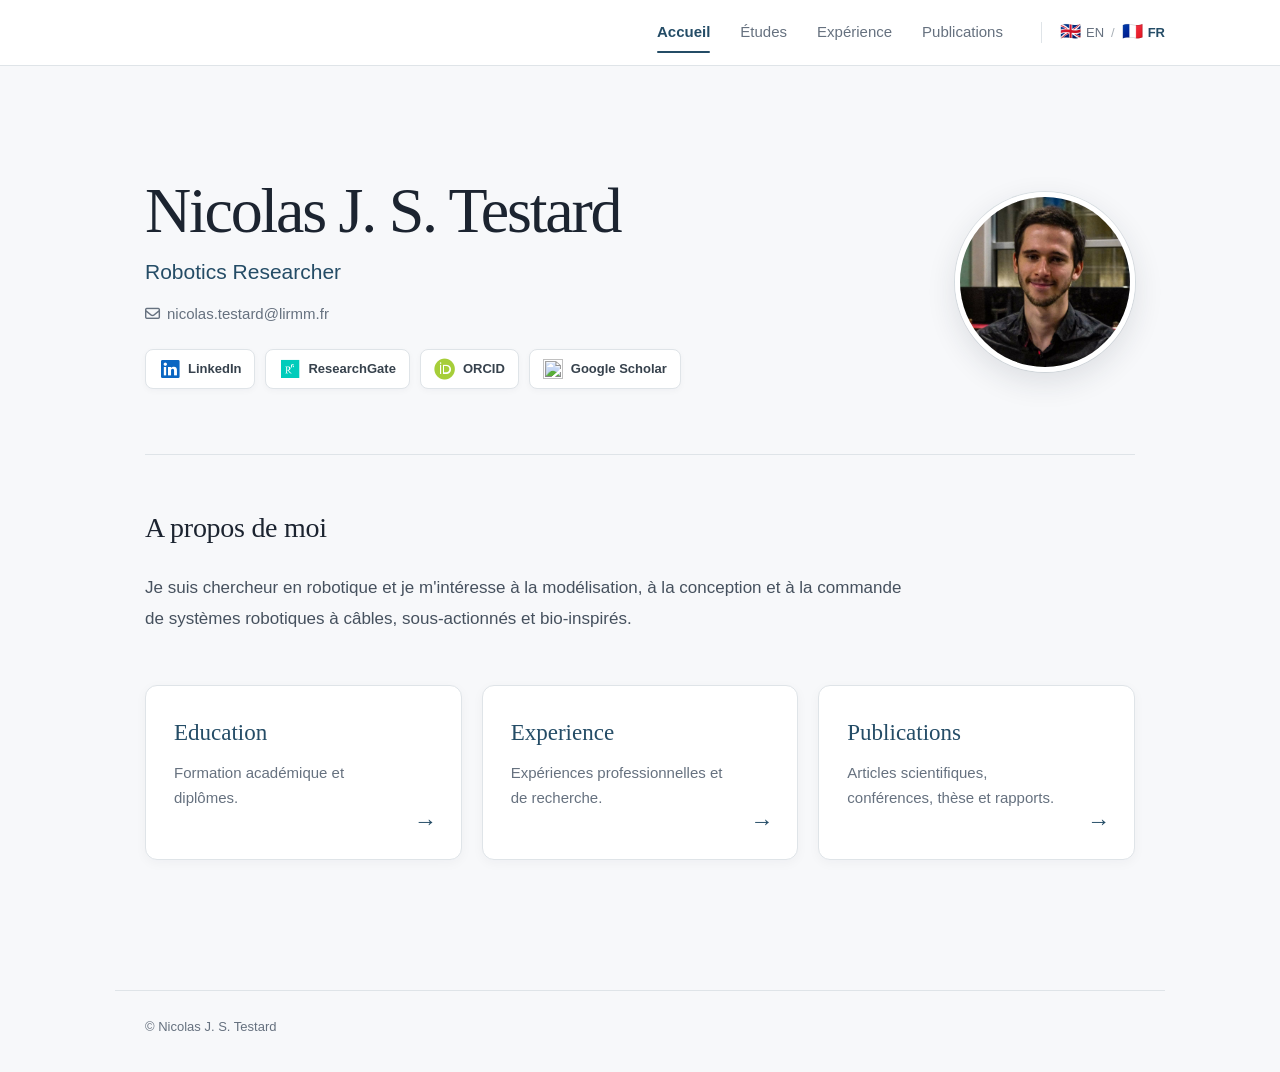
==== fr/index.html @ 6a6b5526 "Update index.html" ====
<!doctype html>
<html lang="fr">

<head>

  <meta charset="utf-8">

  <meta
    name="viewport"
    content="width=device-width, initial-scale=1"
  >

  <!-- Google Search Console -->
  <meta
    name="google-site-verification"
    content="cUueUEb_qTwGjRv1SFsJkllWTmkQsOdqB4JiwnOtp4Y"
  >

  <title>
    Nicolas J. S. Testard | Chercheur en robotique
  </title>

  <!-- SEO -->
  <meta
    name="description"
    content="Nicolas J. S. Testard – Chercheur en robotique travaillant sur les robots à câbles, les systèmes sous-actionnés et la robotique bio-inspirée."
  >

  <meta
    name="author"
    content="Nicolas J. S. Testard"
  >

  <meta
    name="keywords"
    content="Nicolas Testard, Nicolas J. S. Testard, robotics, cable-driven robots, tendon-driven robots, bio-inspired robotics, robot control, LIRMM, LS2N"
  >

  <meta
    name="robots"
    content="index, follow"
  >


  <!-- Font Awesome -->
  <link
    rel="stylesheet"
    href="https://cdnjs.cloudflare.com/ajax/libs/font-awesome/6.5.2/css/all.min.css"
  >


  <!-- CSS -->
  <link
    rel="stylesheet"
    href="../style.css"
  >


  <link rel="canonical" href="https://nicolas-js-testard.github.io/fr/">

  <link rel="alternate" hreflang="en" href="https://nicolas-js-testard.github.io/">
  <link rel="alternate" hreflang="fr" href="https://nicolas-js-testard.github.io/fr/">
  <link rel="alternate" hreflang="x-default" href="https://nicolas-js-testard.github.io/">

</head>


<body>


<!-- ======================================================
     NAVIGATION
     ====================================================== -->

<nav class="navbar">

  <a class="active" href="index.html">Accueil</a>
  <a href="education.html">Études</a>
  <a href="experience.html">Expérience</a>
  <a href="publications.html">Publications</a>

  <span class="lang-switch" aria-label="Choix de la langue">
    <a href="../index.html" lang="en" hreflang="en">
      <span class="flag" aria-hidden="true">🇬🇧</span>
      EN
    </a>
    <span class="lang-separator" aria-hidden="true">/</span>
    <strong>
      <span class="flag" aria-hidden="true">🇫🇷</span>
      FR
    </strong>
  </span>
</nav>



<!-- ======================================================
     MAIN PAGE
     ====================================================== -->

<main class="page">


  <!-- ====================================================
       HERO
       ==================================================== -->

  <header class="hero">


    <!-- LEFT SIDE -->

    <div class="hero-text">


      <h1>
        Nicolas J. S. Testard
      </h1>


      <p class="subtitle">
        Robotics Researcher
      </p>


      <!-- EMAIL -->

      <p class="email">

        <a href="mailto:nicolas.testard@lirmm.fr">

          <i class="fa-regular fa-envelope"></i>

          nicolas.testard@lirmm.fr

        </a>

      </p>



      <!-- =================================================
           SOCIAL / ACADEMIC LINKS
           ================================================= -->

      <div class="social-links">


        <!-- LINKEDIN -->

        <a
          href="https://www.linkedin.com/in/nicolas-testard-71175a15b/"
          target="_blank"
          rel="noopener noreferrer"
          aria-label="LinkedIn"
        >

          <i class="fa-brands fa-linkedin social-brand linkedin-icon"></i>

          <span>
            LinkedIn
          </span>

        </a>



        <!-- RESEARCHGATE -->

        <a
          href="https://www.researchgate.net/profile/Nicolas-Testard-2?ev=hdr_xprf"
          target="_blank"
          rel="noopener noreferrer"
          aria-label="ResearchGate"
        >

          <i class="fa-brands fa-researchgate social-brand researchgate-icon"></i>

          <span>
            ResearchGate
          </span>

        </a>



        <!-- ORCID -->

        <a
          href="https://orcid.org/0009-0002-5565-4856"
          target="_blank"
          rel="noopener noreferrer"
          aria-label="ORCID"
        >

          <i class="fa-brands fa-orcid social-brand orcid-icon"></i>

          <span>
            ORCID
          </span>

        </a>



        <!-- GOOGLE SCHOLAR -->

        <a
          href="https://scholar.google.com/citations?user=6tpwv70AAAAJ&hl=fr"
          target="_blank"
          rel="noopener noreferrer"
          aria-label="Google Scholar"
        >

          <img
            src="https://cdn.simpleicons.org/googlescholar/4285F4"
            alt=""
            class="social-icon"
          >

          <span>
            Google Scholar
          </span>

        </a>


      </div>

    </div>



    <!-- ==================================================
         PHOTO
         ================================================== -->

    <img
      class="photo"
      src="../pdp.jpg"
      alt="Nicolas J. S. Testard"
    >


  </header>



  <!-- ====================================================
       ABOUT ME
       ==================================================== -->

  <section class="about">


    <h2>
      A propos de moi
    </h2>


    <p>

      Je suis chercheur en robotique et je m'intéresse à la modélisation,
      à la conception et à la commande de systèmes robotiques à câbles,
      sous-actionnés et bio-inspirés.

    </p>


  </section>



  <!-- ====================================================
       MAIN PAGES
       ==================================================== -->

  <section class="cards">


    <!-- EDUCATION -->

    <a
      class="card"
      href="education.html"
    >

      <h3>
        Education
      </h3>

      <p>
        Formation académique et diplômes.
      </p>

      <span class="card-arrow">
        →
      </span>

    </a>



    <!-- EXPERIENCE -->

    <a
      class="card"
      href="experience.html"
    >

      <h3>
        Experience
      </h3>

      <p>
        Expériences professionnelles et de recherche.
      </p>

      <span class="card-arrow">
        →
      </span>

    </a>



    <!-- PUBLICATIONS -->

    <a
      class="card"
      href="publications.html"
    >

      <h3>
        Publications
      </h3>

      <p>
        Articles scientifiques, conférences, thèse et rapports.
      </p>

      <span class="card-arrow">
        →
      </span>

    </a>


  </section>


</main>



<!-- ======================================================
     FOOTER
     ====================================================== -->

<footer>

  <p>
    © Nicolas J. S. Testard
  </p>

</footer>


</body>

</html>
---- style.css ----
/* =========================================================
   VARIABLES
   ========================================================= */

:root {

  --background: #f7f8fa;

  --surface: #ffffff;

  --text: #1c2430;

  --muted: #66717f;

  --accent: #244c66;

  --accent-light: #eaf1f5;

  --border: #dfe4e8;

  --max-width: 1050px;

  --radius: 12px;

}



/* =========================================================
   RESET
   ========================================================= */

* {
  box-sizing: border-box;
}


html {
  scroll-behavior: smooth;
}


body {

  margin: 0;

  background: var(--background);

  color: var(--text);

  font-family:
    -apple-system,
    BlinkMacSystemFont,
    "Segoe UI",
    Roboto,
    Helvetica,
    Arial,
    sans-serif;

  line-height: 1.65;

}



/* =========================================================
   GENERAL LINKS
   ========================================================= */

a {

  transition:
    color 0.2s ease,
    background 0.2s ease,
    border-color 0.2s ease,
    transform 0.2s ease,
    box-shadow 0.2s ease;

}



/* =========================================================
   NAVIGATION
   ========================================================= */

.navbar {

  position: sticky;

  top: 0;

  z-index: 100;

  display: flex;

  justify-content: flex-end;

  align-items: center;

  gap: 30px;

  padding:
    20px
    max(25px, calc((100% - var(--max-width)) / 2));

  background: rgba(255, 255, 255, 0.94);

  backdrop-filter: blur(12px);

  -webkit-backdrop-filter: blur(12px);

  border-bottom: 1px solid var(--border);

}


.navbar a {

  position: relative;

  color: var(--muted);

  text-decoration: none;

  font-size: 15px;

  font-weight: 500;

}


.navbar a:hover {

  color: var(--accent);

}


.navbar a.active {

  color: var(--accent);

  font-weight: 650;

}


.navbar a.active::after {

  content: "";

  position: absolute;

  left: 0;

  right: 0;

  bottom: -8px;

  height: 2px;

  background: var(--accent);

  border-radius: 3px;

}



/* =========================================================
   MAIN PAGE
   ========================================================= */

.page {

  width: 100%;

  max-width: var(--max-width);

  margin: 0 auto;

  padding: 65px 30px 80px;

}


.page > h1 {

  margin-top: 0;

  margin-bottom: 40px;

  font-family:
    Georgia,
    "Times New Roman",
    serif;

  font-size: 42px;

  font-weight: 500;

  line-height: 1.15;

  letter-spacing: -0.02em;

}



/* =========================================================
   HERO
   ========================================================= */

.hero {

  display: flex;

  justify-content: space-between;

  align-items: center;

  gap: 70px;

  padding: 45px 0 65px;

  border-bottom: 1px solid var(--border);

}


.hero-text {

  flex: 1;

}


.hero h1 {

  margin: 0 0 10px;

  font-family:
    Georgia,
    "Times New Roman",
    serif;

  font-size: clamp(42px, 6vw, 64px);

  font-weight: 500;

  line-height: 1.08;

  letter-spacing: -0.035em;

}


.subtitle {

  margin: 0 0 12px;

  color: var(--accent);

  font-size: 21px;

  font-weight: 500;

}



/* =========================================================
   EMAIL
   ========================================================= */

.email {

  margin: 0;

  font-size: 15px;

}


.email a {

  display: inline-flex;

  align-items: center;

  gap: 7px;

  color: var(--muted);

  text-decoration: none;

}


.email a:hover {

  color: var(--accent);

  text-decoration: underline;

}



/* =========================================================
   PHOTO
   ========================================================= */

.photo {

  width: 180px;

  height: 180px;

  flex-shrink: 0;

  object-fit: cover;

  border-radius: 50%;

  border: 5px solid var(--surface);

  box-shadow:
    0 10px 30px rgba(30, 45, 60, 0.12),
    0 0 0 1px var(--border);

}



/* =========================================================
   SOCIAL / ACADEMIC LINKS
   ========================================================= */

.social-links {

  display: flex;

  flex-wrap: wrap;

  gap: 10px;

  margin-top: 22px;

}


.social-links a {

  display: inline-flex;

  align-items: center;

  justify-content: center;

  gap: 8px;

  min-height: 40px;

  padding: 8px 13px;

  background: var(--surface);

  color: #37424d;

  border: 1px solid var(--border);

  border-radius: 8px;

  text-decoration: none;

  font-size: 13px;

  font-weight: 600;

  box-shadow:
    0 2px 6px rgba(20, 35, 50, 0.035);

}


.social-links a:hover {

  transform: translateY(-2px);

  background: #ffffff;

  border-color: #bcc9d1;

  box-shadow:
    0 5px 13px rgba(20, 35, 50, 0.09);

}



/* =========================================================
   SOCIAL LOGOS
   ========================================================= */

.social-brand {

  width: 21px;

  text-align: center;

  flex-shrink: 0;

  font-size: 21px;

  line-height: 1;

}


/* LinkedIn official blue */

.linkedin-icon {

  color: #0A66C2;

}


/* ResearchGate */

.researchgate-icon {

  color: #00CCBB;

}


/* ORCID */

.orcid-icon {

  color: #A6CE39;

}


/* Google Scholar */

.social-icon {

  display: block;

  width: 20px;

  height: 20px;

  object-fit: contain;

  flex-shrink: 0;

}



/* =========================================================
   SECTIONS
   ========================================================= */

section {

  margin: 50px 0;

}


section h2 {

  margin: 0 0 22px;

  font-family:
    Georgia,
    "Times New Roman",
    serif;

  font-size: 28px;

  font-weight: 500;

  letter-spacing: -0.01em;

}


section h3 {

  margin-top: 35px;

  font-size: 20px;

  font-weight: 650;

}



/* =========================================================
   ABOUT
   ========================================================= */

.about {

  max-width: 760px;

}


.about p {

  margin-bottom: 0;

  color: #46515e;

  font-size: 17px;

  line-height: 1.8;

}



/* =========================================================
   HOME CARDS
   ========================================================= */

.cards {

  display: grid;

  grid-template-columns: repeat(3, 1fr);

  gap: 20px;

  margin-top: 50px;

}


.card {

  position: relative;

  display: block;

  min-height: 175px;

  padding: 28px;

  background: var(--surface);

  color: var(--text);

  text-decoration: none;

  border: 1px solid var(--border);

  border-radius: var(--radius);

  box-shadow:
    0 3px 12px rgba(20, 35, 50, 0.04);

  overflow: hidden;

}


.card:hover {

  transform: translateY(-5px);

  border-color: #b9c9d2;

  box-shadow:
    0 14px 32px rgba(20, 35, 50, 0.09);

}


.card h3 {

  margin: 0 0 10px;

  font-family:
    Georgia,
    "Times New Roman",
    serif;

  font-size: 23px;

  font-weight: 500;

  color: var(--accent);

}


.card p {

  max-width: 230px;

  margin: 0;

  color: var(--muted);

  font-size: 15px;

}


.card-arrow {

  position: absolute;

  right: 24px;

  bottom: 18px;

  color: var(--accent);

  font-size: 23px;

  transition: transform 0.2s ease;

}


.card:hover .card-arrow {

  transform: translateX(5px);

}



/* =========================================================
   EDUCATION
   ========================================================= */

.timeline {

  list-style: none;

  margin: 0;

  padding: 0 0 0 25px;

  border-left: 2px solid var(--border);

}


.timeline li {

  position: relative;

  margin: 0 0 20px;

  padding: 5px 0 20px 25px;

}


.timeline li::before {

  content: "";

  position: absolute;

  left: -32px;

  top: 11px;

  width: 12px;

  height: 12px;

  background: var(--accent);

  border: 4px solid var(--background);

  border-radius: 50%;

}


.timeline strong {

  color: var(--accent);

}



/* =========================================================
   PROFESSIONAL EXPERIENCE
   ========================================================= */

.entry {

  margin-bottom: 20px;

  padding: 25px 28px;

  background: var(--surface);

  border: 1px solid var(--border);

  border-radius: var(--radius);

  box-shadow:
    0 3px 12px rgba(20, 35, 50, 0.035);

}


.entry-head {

  display: flex;

  justify-content: space-between;

  align-items: baseline;

  gap: 30px;

  margin-bottom: 5px;

}


.entry-head strong:first-child {

  color: var(--text);

  font-size: 18px;

}


.entry-head strong:last-child {

  color: var(--accent);

  white-space: nowrap;

}


.entry em {

  color: var(--muted);

}


.entry p {

  margin-bottom: 0;

}



/* =========================================================
   PUBLICATIONS
   ========================================================= */

.pubs h3 {

  margin-top: 45px;

  margin-bottom: 18px;

  padding-bottom: 10px;

  font-family:
    Georgia,
    "Times New Roman",
    serif;

  font-size: 22px;

  font-weight: 500;

  color: var(--accent);

  border-bottom: 1px solid var(--border);

}


#hal-status {

  margin-bottom: 30px;

  color: var(--muted);

  font-size: 14px;

}


.bib {

  margin: 0;

  padding-left: 38px;

}


.bib li {

  margin-bottom: 18px;

  padding: 5px 0 18px 8px;

  border-bottom: 1px solid #e8ecef;

}


.bib li:last-child {

  border-bottom: none;

}


.bib li::marker {

  color: var(--accent);

  font-weight: 700;

}


.bib strong {

  color: var(--text);

}


.bib em {

  color: #3d4650;

}



/* =========================================================
   HAL / DOI BUTTONS
   ========================================================= */

.link {

  display: inline-block;

  margin-left: 8px;

  padding: 2px 9px;

  background: var(--accent-light);

  color: var(--accent) !important;

  text-decoration: none;

  font-size: 12px;

  font-weight: 650;

  border-radius: 5px;

}


.link:hover {

  background: #dae7ed;

}



/* =========================================================
   FOOTER
   ========================================================= */

footer {

  max-width: var(--max-width);

  margin: 0 auto;

  padding: 25px 30px 35px;

  color: var(--muted);

  font-size: 13px;

  border-top: 1px solid var(--border);

}


footer p {

  margin: 0;

}



/* =========================================================
   MOBILE
   ========================================================= */

@media (max-width: 750px) {


  .navbar {

    justify-content: center;

    gap: 17px;

    padding: 17px 15px;

    flex-wrap: wrap;

  }


  .navbar a {

    font-size: 14px;

  }


  .page {

    padding: 40px 20px 60px;

  }


  .hero {

    flex-direction: column-reverse;

    align-items: flex-start;

    gap: 35px;

    padding-top: 20px;

    padding-bottom: 50px;

  }


  .photo {

    width: 140px;

    height: 140px;

  }


  .hero h1 {

    font-size: 42px;

  }


  .subtitle {

    font-size: 19px;

  }


  .social-links {

    gap: 8px;

  }


  .social-links a {

    padding: 7px 10px;

    font-size: 12px;

  }


  .social-brand {

    width: 19px;

    font-size: 19px;

  }


  .social-icon {

    width: 18px;

    height: 18px;

  }


  .cards {

    grid-template-columns: 1fr;

  }


  .card {

    min-height: 150px;

  }


  .entry {

    padding: 20px;

  }


  .entry-head {

    flex-direction: column;

    align-items: flex-start;

    gap: 2px;

  }


  .page > h1 {

    font-size: 35px;

  }


  .bib {

    padding-left: 30px;

  }


  footer {

    padding-left: 20px;

    padding-right: 20px;

  }

}



/* =========================================================
   VERY SMALL SCREENS
   ========================================================= */

@media (max-width: 450px) {


  .navbar {

    gap: 12px;

  }


  .navbar a {

    font-size: 13px;

  }


  .hero h1 {

    font-size: 36px;

  }


  .photo {

    width: 120px;

    height: 120px;

  }


  .social-links {

    width: 100%;

  }


  .social-links a {

    padding: 7px 9px;

  }

}



/* =========================================================
   PRINT
   ========================================================= */

@media print {


  .navbar,
  footer {

    display: none;

  }


  body {

    background: white;

  }


  .page {

    max-width: none;

    padding: 0;

  }


  .entry,
  .card {

    box-shadow: none;

  }

}


/* =========================================================
   LANGUAGE SWITCH
   ========================================================= */

.lang-switch {
  display: inline-flex;
  align-items: center;
  gap: 7px;

  margin-left: 8px;
  padding-left: 18px;

  border-left: 1px solid var(--border);

  font-size: 13px;
  white-space: nowrap;
}

.lang-switch a,
.lang-switch strong {
  display: inline-flex;
  align-items: center;
  gap: 5px;
}

.lang-switch a {
  color: var(--muted);
  text-decoration: none;
  font-size: 13px;
  font-weight: 500;
}

.lang-switch a:hover {
  color: var(--accent);
}

.lang-switch strong {
  color: var(--accent);
  font-size: 13px;
  font-weight: 700;
}

.lang-separator {
  color: #a9b0b7;
}

.flag {
  display: inline-block;

  font-size: 17px;
  line-height: 1;

  /* Slight optical alignment with EN / FR */
  transform: translateY(-1px);
}

@media (max-width: 750px) {

  .lang-switch {
    margin-left: 0;
    padding-left: 12px;
    gap: 6px;
  }

  .flag {
    font-size: 16px;
  }

}

@media (max-width: 450px) {

  .lang-switch {
    padding-left: 8px;
  }

  .lang-switch a,
  .lang-switch strong {
    gap: 4px;
  }

  .flag {
    font-size: 15px;
  }

}
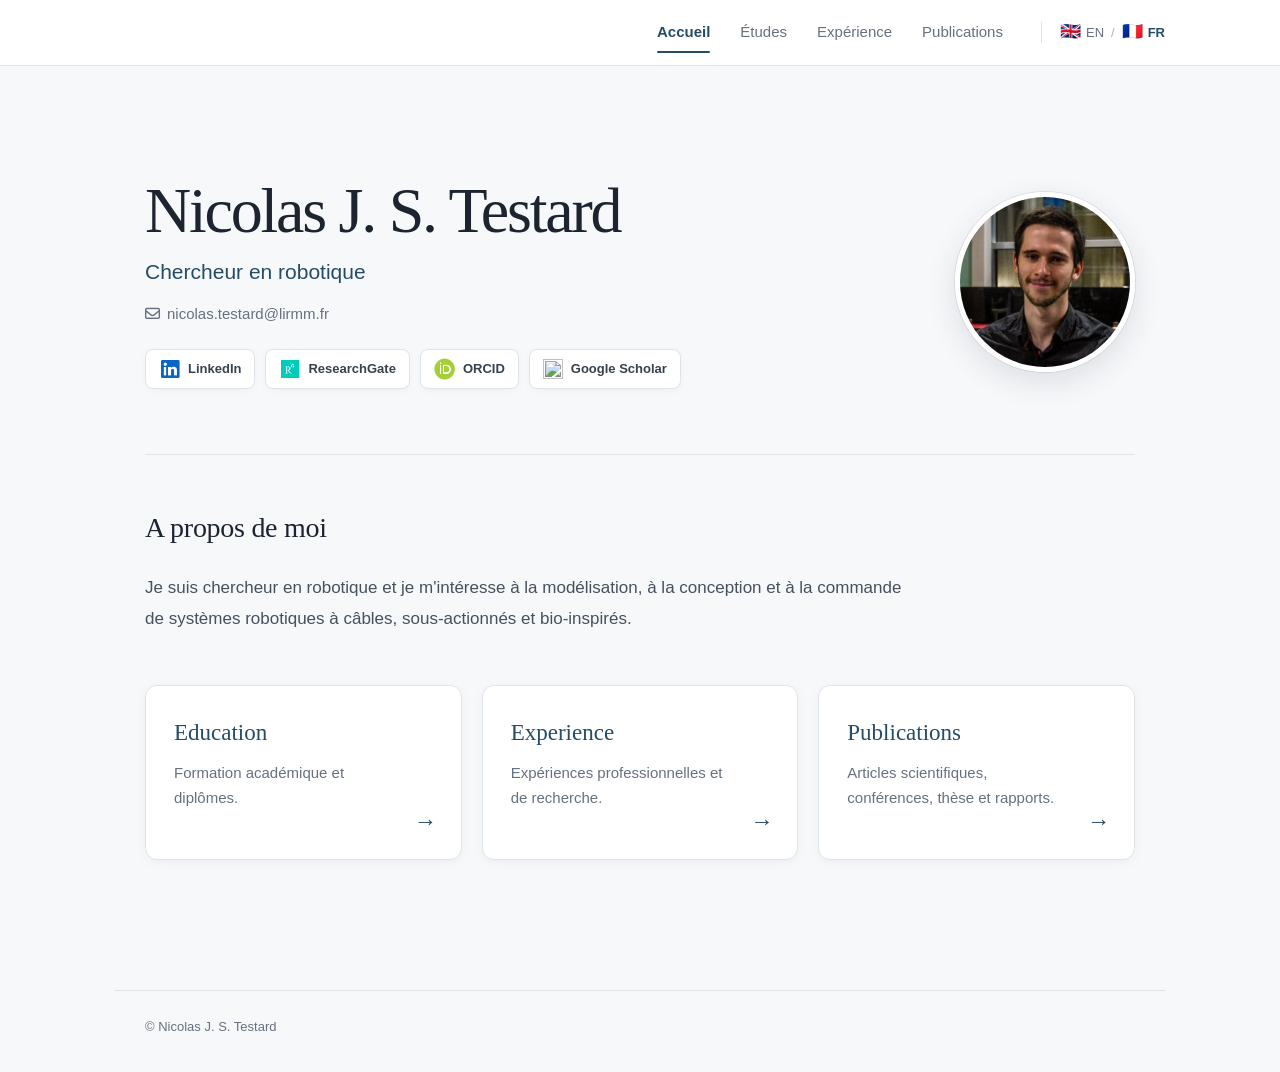
==== commit 864ae653: "Update index.html" ====
--- a/fr/index.html
+++ b/fr/index.html
@@ -119,7 +119,7 @@
 
 
       <p class="subtitle">
-        Robotics Researcher
+        Chercheur en robotique
       </p>
 
 
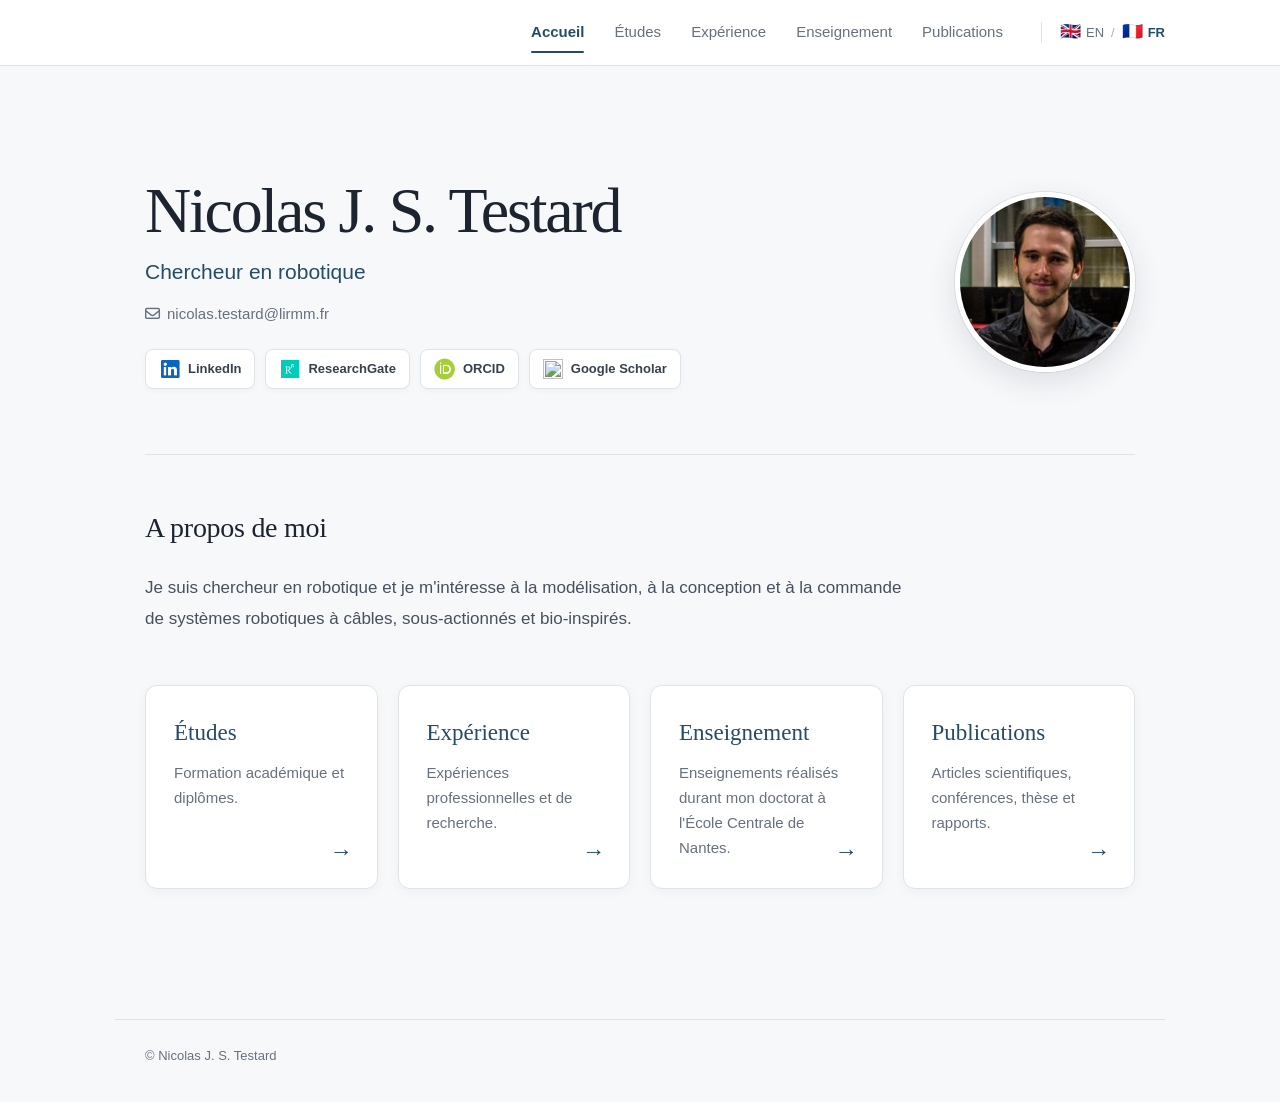
==== commit aa28d73a: "teaching" ====
--- a/fr/index.html
+++ b/fr/index.html
@@ -73,10 +73,10 @@
      ====================================================== -->
 
 <nav class="navbar">
-
   <a class="active" href="index.html">Accueil</a>
   <a href="education.html">Études</a>
   <a href="experience.html">Expérience</a>
+  <a href="teaching.html">Enseignement</a>
   <a href="publications.html">Publications</a>
 
   <span class="lang-switch" aria-label="Choix de la langue">
@@ -277,74 +277,29 @@
 
   <section class="cards">
 
-
-    <!-- EDUCATION -->
-
-    <a
-      class="card"
-      href="education.html"
-    >
-
-      <h3>
-        Education
-      </h3>
-
-      <p>
-        Formation académique et diplômes.
-      </p>
-
-      <span class="card-arrow">
-        →
-      </span>
-
-    </a>
-
-
-
-    <!-- EXPERIENCE -->
-
-    <a
-      class="card"
-      href="experience.html"
-    >
-
-      <h3>
-        Experience
-      </h3>
-
-      <p>
-        Expériences professionnelles et de recherche.
-      </p>
-
-      <span class="card-arrow">
-        →
-      </span>
-
-    </a>
-
-
-
-    <!-- PUBLICATIONS -->
-
-    <a
-      class="card"
-      href="publications.html"
-    >
-
-      <h3>
-        Publications
-      </h3>
-
-      <p>
-        Articles scientifiques, conférences, thèse et rapports.
-      </p>
-
-      <span class="card-arrow">
-        →
-      </span>
-
-    </a>
-
+    <a class="card" href="education.html">
+      <h3>Études</h3>
+      <p>Formation académique et diplômes.</p>
+      <span class="card-arrow">→</span>
+    </a>
+
+    <a class="card" href="experience.html">
+      <h3>Expérience</h3>
+      <p>Expériences professionnelles et de recherche.</p>
+      <span class="card-arrow">→</span>
+    </a>
+
+    <a class="card" href="teaching.html">
+      <h3>Enseignement</h3>
+      <p>Enseignements réalisés durant mon doctorat à l'École Centrale de Nantes.</p>
+      <span class="card-arrow">→</span>
+    </a>
+
+    <a class="card" href="publications.html">
+      <h3>Publications</h3>
+      <p>Articles scientifiques, conférences, thèse et rapports.</p>
+      <span class="card-arrow">→</span>
+    </a>
 
   </section>
 
--- a/style.css
+++ b/style.css
@@ -538,7 +538,7 @@
 
   display: grid;
 
-  grid-template-columns: repeat(3, 1fr);
+  grid-template-columns: repeat(4, 1fr);
 
   gap: 20px;
 
@@ -1180,6 +1180,246 @@
 
     box-shadow: none;
 
+  }
+
+}
+
+
+/* =========================================================
+   TEACHING
+   ========================================================= */
+
+.teaching-intro {
+  max-width: 800px;
+  margin-top: 0;
+}
+
+.teaching-intro p {
+  color: #46515e;
+  font-size: 16px;
+  line-height: 1.75;
+}
+
+.teaching-summary {
+  display: grid;
+  grid-template-columns: repeat(4, 1fr);
+  gap: 16px;
+  margin: 32px 0 55px;
+}
+
+.teaching-stat {
+  display: flex;
+  flex-direction: column;
+  justify-content: center;
+  min-height: 125px;
+  padding: 20px;
+  background: var(--surface);
+  border: 1px solid var(--border);
+  border-radius: var(--radius);
+  box-shadow: 0 3px 12px rgba(20, 35, 50, 0.04);
+}
+
+.teaching-stat .teaching-year {
+  margin-bottom: 7px;
+  color: var(--muted);
+  font-size: 13px;
+  font-weight: 600;
+}
+
+.teaching-stat strong {
+  color: var(--accent);
+  font-family: Georgia, "Times New Roman", serif;
+  font-size: 29px;
+  font-weight: 500;
+  line-height: 1.1;
+}
+
+.teaching-stat > span:last-child {
+  margin-top: 3px;
+  color: var(--muted);
+  font-size: 13px;
+}
+
+.teaching-stat-total {
+  background: var(--accent-light);
+  border-color: #cfdde5;
+}
+
+.teaching-category {
+  margin-top: 55px;
+}
+
+.teaching-category > h2 {
+  margin-bottom: 20px;
+  padding-bottom: 10px;
+  color: var(--accent);
+  border-bottom: 1px solid var(--border);
+}
+
+.course-card {
+  margin-bottom: 18px;
+  padding: 24px 26px;
+  background: var(--surface);
+  border: 1px solid var(--border);
+  border-radius: var(--radius);
+  box-shadow: 0 3px 12px rgba(20, 35, 50, 0.035);
+}
+
+.course-header {
+  display: flex;
+  justify-content: space-between;
+  align-items: flex-start;
+  gap: 25px;
+  margin-bottom: 18px;
+}
+
+.course-header h3 {
+  margin: 5px 0 0;
+  color: var(--text);
+  font-family: Georgia, "Times New Roman", serif;
+  font-size: 21px;
+  font-weight: 500;
+  line-height: 1.3;
+}
+
+.course-original {
+  color: var(--muted);
+  font-size: 15px;
+  font-family:
+    -apple-system,
+    BlinkMacSystemFont,
+    "Segoe UI",
+    Roboto,
+    Helvetica,
+    Arial,
+    sans-serif;
+  font-weight: 400;
+}
+
+.course-code {
+  display: inline-block;
+  padding: 2px 7px;
+  color: var(--accent);
+  background: var(--accent-light);
+  border-radius: 5px;
+  font-size: 11px;
+  font-weight: 700;
+  letter-spacing: 0.03em;
+}
+
+.course-level {
+  flex-shrink: 0;
+  max-width: 250px;
+  padding: 4px 9px;
+  color: var(--muted);
+  background: #f4f6f8;
+  border: 1px solid var(--border);
+  border-radius: 999px;
+  font-size: 11px;
+  font-weight: 600;
+  text-align: center;
+}
+
+.course-years {
+  display: flex;
+  flex-direction: column;
+}
+
+.course-year-row {
+  display: grid;
+  grid-template-columns: 115px 1fr;
+  gap: 18px;
+  align-items: start;
+  padding: 12px 0;
+  border-top: 1px solid #edf0f2;
+}
+
+.course-year-row:first-child {
+  border-top: none;
+  padding-top: 0;
+}
+
+.course-year-row:last-child {
+  padding-bottom: 0;
+}
+
+.course-year-row > strong {
+  color: var(--accent);
+  font-size: 14px;
+}
+
+.course-hours {
+  display: flex;
+  flex-wrap: wrap;
+  gap: 7px;
+}
+
+.hour-badge {
+  display: inline-block;
+  padding: 4px 9px;
+  border: 1px solid var(--border);
+  border-radius: 6px;
+  font-size: 12px;
+  font-weight: 600;
+}
+
+.hour-badge.lecture {
+  background: #eef3f6;
+  color: #294f67;
+}
+
+.hour-badge.tutorial {
+  background: #f4f3ee;
+  color: #655d3f;
+}
+
+.hour-badge.practical {
+  background: #eef6f1;
+  color: #41624d;
+}
+
+@media (max-width: 950px) and (min-width: 751px) {
+
+  .cards {
+    grid-template-columns: repeat(2, 1fr);
+  }
+
+  .teaching-summary {
+    grid-template-columns: repeat(2, 1fr);
+  }
+
+}
+
+@media (max-width: 750px) {
+
+  .teaching-summary {
+    grid-template-columns: repeat(2, 1fr);
+  }
+
+  .course-header {
+    flex-direction: column;
+    gap: 10px;
+  }
+
+  .course-level {
+    max-width: none;
+  }
+
+  .course-year-row {
+    grid-template-columns: 1fr;
+    gap: 7px;
+  }
+
+}
+
+@media (max-width: 450px) {
+
+  .teaching-summary {
+    grid-template-columns: 1fr;
+  }
+
+  .course-card {
+    padding: 20px;
   }
 
 }
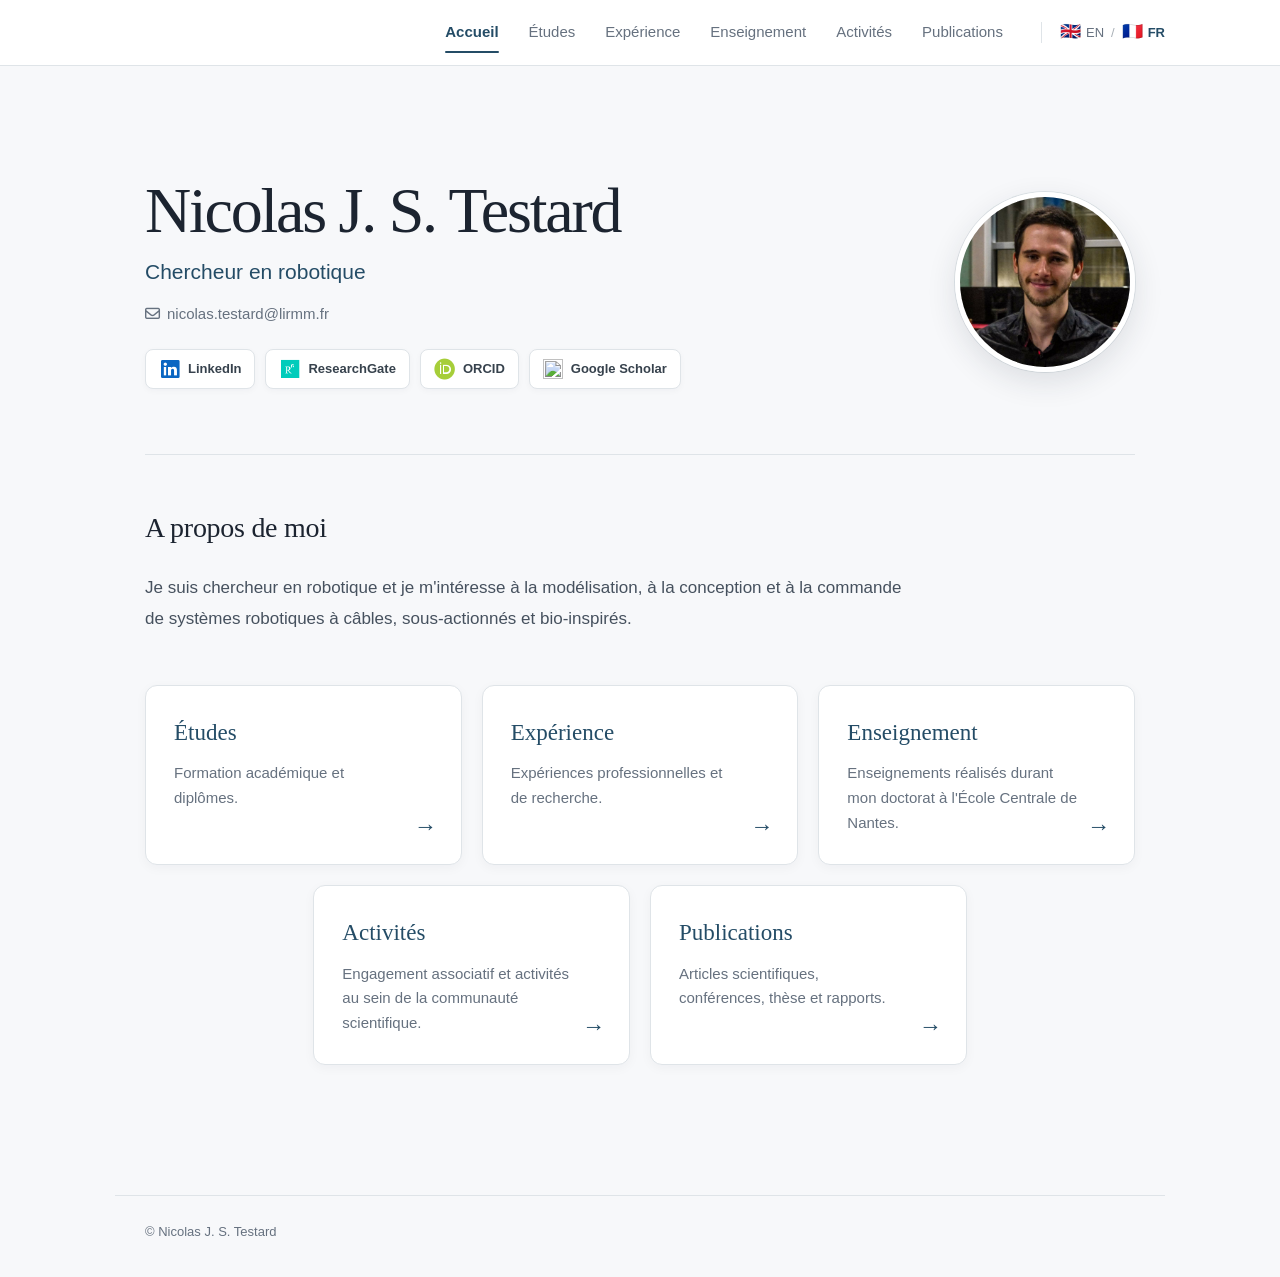
==== commit 05121caa: "update" ====
--- a/fr/index.html
+++ b/fr/index.html
@@ -77,6 +77,7 @@
   <a href="education.html">Études</a>
   <a href="experience.html">Expérience</a>
   <a href="teaching.html">Enseignement</a>
+  <a href="activities.html">Activités</a>
   <a href="publications.html">Publications</a>
 
   <span class="lang-switch" aria-label="Choix de la langue">
@@ -295,6 +296,12 @@
       <span class="card-arrow">→</span>
     </a>
 
+    <a class="card" href="activities.html">
+      <h3>Activités</h3>
+      <p>Engagement associatif et activités au sein de la communauté scientifique.</p>
+      <span class="card-arrow">→</span>
+    </a>
+
     <a class="card" href="publications.html">
       <h3>Publications</h3>
       <p>Articles scientifiques, conférences, thèse et rapports.</p>
--- a/style.css
+++ b/style.css
@@ -538,13 +538,27 @@
 
   display: grid;
 
-  grid-template-columns: repeat(4, 1fr);
+  grid-template-columns: repeat(6, 1fr);
 
   gap: 20px;
 
   margin-top: 50px;
 
 }
+
+.cards > .card {
+  grid-column: span 2;
+}
+
+/* With five cards, center the two cards on the second row. */
+.cards > .card:nth-child(4) {
+  grid-column: 2 / span 2;
+}
+
+.cards > .card:nth-child(5) {
+  grid-column: 4 / span 2;
+}
+
 
 
 .card {
@@ -1035,6 +1049,14 @@
   .cards {
 
     grid-template-columns: 1fr;
+
+  }
+
+  .cards > .card,
+  .cards > .card:nth-child(4),
+  .cards > .card:nth-child(5) {
+
+    grid-column: auto;
 
   }
 
@@ -1384,6 +1406,12 @@
     grid-template-columns: repeat(2, 1fr);
   }
 
+  .cards > .card,
+  .cards > .card:nth-child(4),
+  .cards > .card:nth-child(5) {
+    grid-column: auto;
+  }
+
   .teaching-summary {
     grid-template-columns: repeat(2, 1fr);
   }
@@ -1420,6 +1448,143 @@
 
   .course-card {
     padding: 20px;
+  }
+
+}
+
+
+/* Master's final-year internship topics */
+
+.internship-card .course-header {
+  margin-bottom: 14px;
+}
+
+.internship-subject {
+  max-width: 850px;
+  margin: 0;
+  color: #46515e;
+  font-size: 15px;
+  line-height: 1.75;
+}
+
+.internship-subject strong {
+  color: var(--text);
+}
+
+.internship-subject em {
+  color: #3d4650;
+}
+
+
+/* =========================================================
+   ADDITIONAL ACTIVITIES
+   ========================================================= */
+
+.activities-intro {
+  max-width: 790px;
+  margin: -15px 0 42px;
+  color: #46515e;
+  font-size: 17px;
+  line-height: 1.8;
+}
+
+.activities-list {
+  display: flex;
+  flex-direction: column;
+  gap: 20px;
+  margin: 0;
+}
+
+.activity-card {
+  padding: 27px 30px;
+  background: var(--surface);
+  border: 1px solid var(--border);
+  border-radius: var(--radius);
+  box-shadow: 0 3px 12px rgba(20, 35, 50, 0.035);
+}
+
+.activity-featured {
+  border-left: 4px solid var(--accent);
+}
+
+.activity-meta {
+  display: flex;
+  align-items: center;
+  flex-wrap: wrap;
+  gap: 9px;
+  margin-bottom: 10px;
+}
+
+.activity-year {
+  color: var(--accent);
+  font-size: 14px;
+  font-weight: 700;
+}
+
+.activity-type {
+  display: inline-block;
+  padding: 3px 8px;
+  color: var(--muted);
+  background: #f4f6f8;
+  border: 1px solid var(--border);
+  border-radius: 999px;
+  font-size: 11px;
+  font-weight: 600;
+}
+
+.activity-card h2 {
+  margin: 0 0 9px;
+  color: var(--text);
+  font-family: Georgia, "Times New Roman", serif;
+  font-size: 23px;
+  font-weight: 500;
+  line-height: 1.35;
+}
+
+.activity-card p {
+  max-width: 880px;
+  margin: 10px 0 0;
+  color: #46515e;
+  line-height: 1.75;
+}
+
+.activity-location,
+.activity-organization {
+  color: var(--muted) !important;
+}
+
+.activity-location strong {
+  color: var(--accent);
+}
+
+.activity-bullets {
+  max-width: 850px;
+  margin: 14px 0 0;
+  padding-left: 23px;
+  color: #46515e;
+}
+
+.activity-bullets li {
+  margin-bottom: 8px;
+  padding-left: 4px;
+}
+
+.activity-bullets li:last-child {
+  margin-bottom: 0;
+}
+
+@media (max-width: 750px) {
+
+  .activity-card {
+    padding: 22px;
+  }
+
+  .activity-card h2 {
+    font-size: 21px;
+  }
+
+  .activities-intro {
+    font-size: 16px;
   }
 
 }
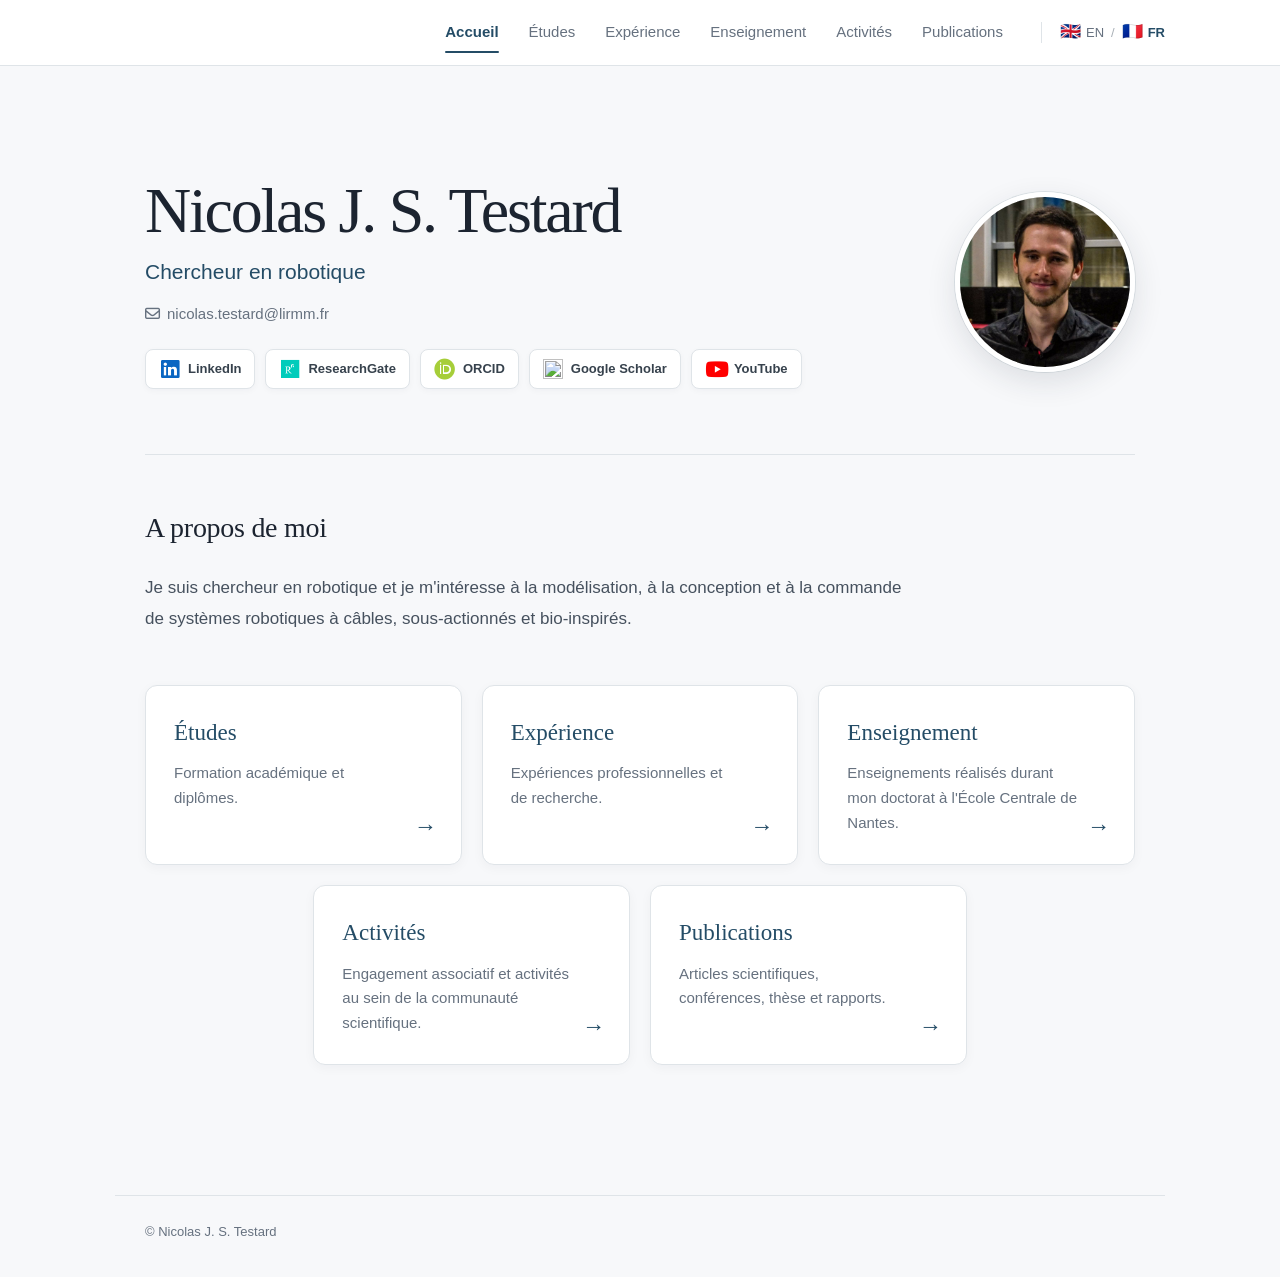
==== commit f07081d3: "update" ====
--- a/fr/index.html
+++ b/fr/index.html
@@ -226,6 +226,24 @@
         </a>
 
 
+        <!-- YOUTUBE -->
+
+        <a
+          href="https://www.youtube.com/@avineckresearcher"
+          target="_blank"
+          rel="noopener noreferrer"
+          aria-label="YouTube"
+        >
+
+          <i class="fa-brands fa-youtube social-brand youtube-icon"></i>
+
+          <span>
+            YouTube
+          </span>
+
+        </a>
+
+
       </div>
 
     </div>
--- a/style.css
+++ b/style.css
@@ -444,6 +444,13 @@
   color: #A6CE39;
 
 }
+
+/* YouTube official red */
+
+.youtube-icon {
+  color: #FF0000;
+}
+
 
 
 /* Google Scholar */
@@ -1483,112 +1490,277 @@
 .activities-intro {
   max-width: 790px;
   margin: -15px 0 42px;
+
   color: #46515e;
+
   font-size: 17px;
   line-height: 1.8;
 }
 
 .activities-list {
-  display: flex;
-  flex-direction: column;
-  gap: 20px;
+  display: grid;
+  grid-template-columns: 1fr;
+
+  gap: 26px;
+
   margin: 0;
 }
 
+
+/* ---------------------------------------------------------
+   Main activity card
+   --------------------------------------------------------- */
+
 .activity-card {
-  padding: 27px 30px;
+  overflow: hidden;
+
   background: var(--surface);
-  border: 1px solid var(--border);
-  border-radius: var(--radius);
-  box-shadow: 0 3px 12px rgba(20, 35, 50, 0.035);
+
+  border: 1px solid #d5dde3;
+  border-radius: 15px;
+
+  box-shadow:
+    0 8px 24px rgba(20, 35, 50, 0.07);
+
+  transition:
+    transform 0.2s ease,
+    box-shadow 0.2s ease,
+    border-color 0.2s ease;
+}
+
+.activity-card:hover {
+  transform: translateY(-3px);
+
+  border-color: #b9c8d1;
+
+  box-shadow:
+    0 14px 32px rgba(20, 35, 50, 0.11);
 }
 
 .activity-featured {
-  border-left: 4px solid var(--accent);
+  border-left: 5px solid var(--accent);
+}
+
+
+/* ---------------------------------------------------------
+   Card header
+   --------------------------------------------------------- */
+
+.activity-card-header {
+  padding: 25px 30px 22px;
+
+  background:
+    linear-gradient(
+      180deg,
+      #ffffff 0%,
+      #fbfcfd 100%
+    );
+
+  border-bottom: 1px solid #e7ebee;
 }
 
 .activity-meta {
   display: flex;
   align-items: center;
   flex-wrap: wrap;
-  gap: 9px;
-  margin-bottom: 10px;
+
+  gap: 10px;
+
+  margin-bottom: 17px;
 }
 
 .activity-year {
+  display: inline-flex;
+  align-items: center;
+  justify-content: center;
+
+  min-height: 38px;
+
+  padding: 7px 14px;
+
+  background: var(--accent);
+  color: #ffffff;
+
+  border-radius: 8px;
+
+  font-size: 16px;
+  font-weight: 750;
+  line-height: 1;
+}
+
+.activity-type {
+  display: inline-flex;
+  align-items: center;
+
+  min-height: 38px;
+
+  padding: 7px 13px;
+
+  background: var(--accent-light);
   color: var(--accent);
+
+  border: 1px solid #cad9e1;
+  border-radius: 8px;
+
   font-size: 14px;
-  font-weight: 700;
-}
-
-.activity-type {
-  display: inline-block;
-  padding: 3px 8px;
-  color: var(--muted);
-  background: #f4f6f8;
-  border: 1px solid var(--border);
-  border-radius: 999px;
-  font-size: 11px;
-  font-weight: 600;
-}
-
-.activity-card h2 {
-  margin: 0 0 9px;
+  font-weight: 650;
+  line-height: 1.15;
+}
+
+.activity-card-header h2 {
+  margin: 0;
+
   color: var(--text);
-  font-family: Georgia, "Times New Roman", serif;
-  font-size: 23px;
+
+  font-family:
+    Georgia,
+    "Times New Roman",
+    serif;
+
+  font-size: 25px;
   font-weight: 500;
   line-height: 1.35;
 }
 
-.activity-card p {
+
+/* ---------------------------------------------------------
+   Card body
+   --------------------------------------------------------- */
+
+.activity-card-body {
+  padding: 23px 30px 27px;
+}
+
+.activity-card-body p {
   max-width: 880px;
-  margin: 10px 0 0;
+
+  margin: 0 0 15px;
+
   color: #46515e;
+
+  font-size: 15.5px;
   line-height: 1.75;
 }
 
-.activity-location,
+.activity-card-body p:last-child {
+  margin-bottom: 0;
+}
+
+.activity-location {
+  padding: 13px 16px;
+
+  background: #f5f8fa;
+
+  border-left: 3px solid var(--accent);
+  border-radius: 7px;
+
+  color: var(--muted) !important;
+}
+
+.activity-location strong {
+  color: var(--accent);
+}
+
 .activity-organization {
   color: var(--muted) !important;
-}
-
-.activity-location strong {
+
+  font-size: 14.5px !important;
+  font-style: italic;
+}
+
+
+.activity-link {
+  margin-top: 12px !important;
+}
+
+.activity-link a {
+  display: inline-flex;
+  align-items: center;
+
+  padding: 7px 12px;
+
+  background: var(--accent-light);
   color: var(--accent);
-}
+
+  border: 1px solid #cad9e1;
+  border-radius: 7px;
+
+  text-decoration: none;
+
+  font-size: 13px;
+  font-weight: 650;
+}
+
+.activity-link a:hover {
+  background: #dce8ee;
+  border-color: #b9cbd5;
+}
+
+
+/* ---------------------------------------------------------
+   Lists
+   --------------------------------------------------------- */
 
 .activity-bullets {
   max-width: 850px;
-  margin: 14px 0 0;
-  padding-left: 23px;
+
+  margin: 15px 0 0;
+  padding-left: 24px;
+
   color: #46515e;
 }
 
 .activity-bullets li {
-  margin-bottom: 8px;
-  padding-left: 4px;
+  margin-bottom: 9px;
+  padding-left: 5px;
+
+  line-height: 1.65;
 }
 
 .activity-bullets li:last-child {
   margin-bottom: 0;
 }
 
+
+/* ---------------------------------------------------------
+   Mobile
+   --------------------------------------------------------- */
+
 @media (max-width: 750px) {
-
-  .activity-card {
-    padding: 22px;
-  }
-
-  .activity-card h2 {
-    font-size: 21px;
-  }
 
   .activities-intro {
     font-size: 16px;
   }
 
-}
-
+  .activity-card-header {
+    padding: 22px;
+  }
+
+  .activity-card-body {
+    padding: 20px 22px 23px;
+  }
+
+  .activity-card-header h2 {
+    font-size: 22px;
+  }
+
+  .activity-year {
+    min-height: 34px;
+
+    padding: 6px 11px;
+
+    font-size: 14px;
+  }
+
+  .activity-type {
+    min-height: 34px;
+
+    padding: 6px 11px;
+
+    font-size: 12px;
+  }
+
+}
 
 /* =========================================================
    LANGUAGE SWITCH
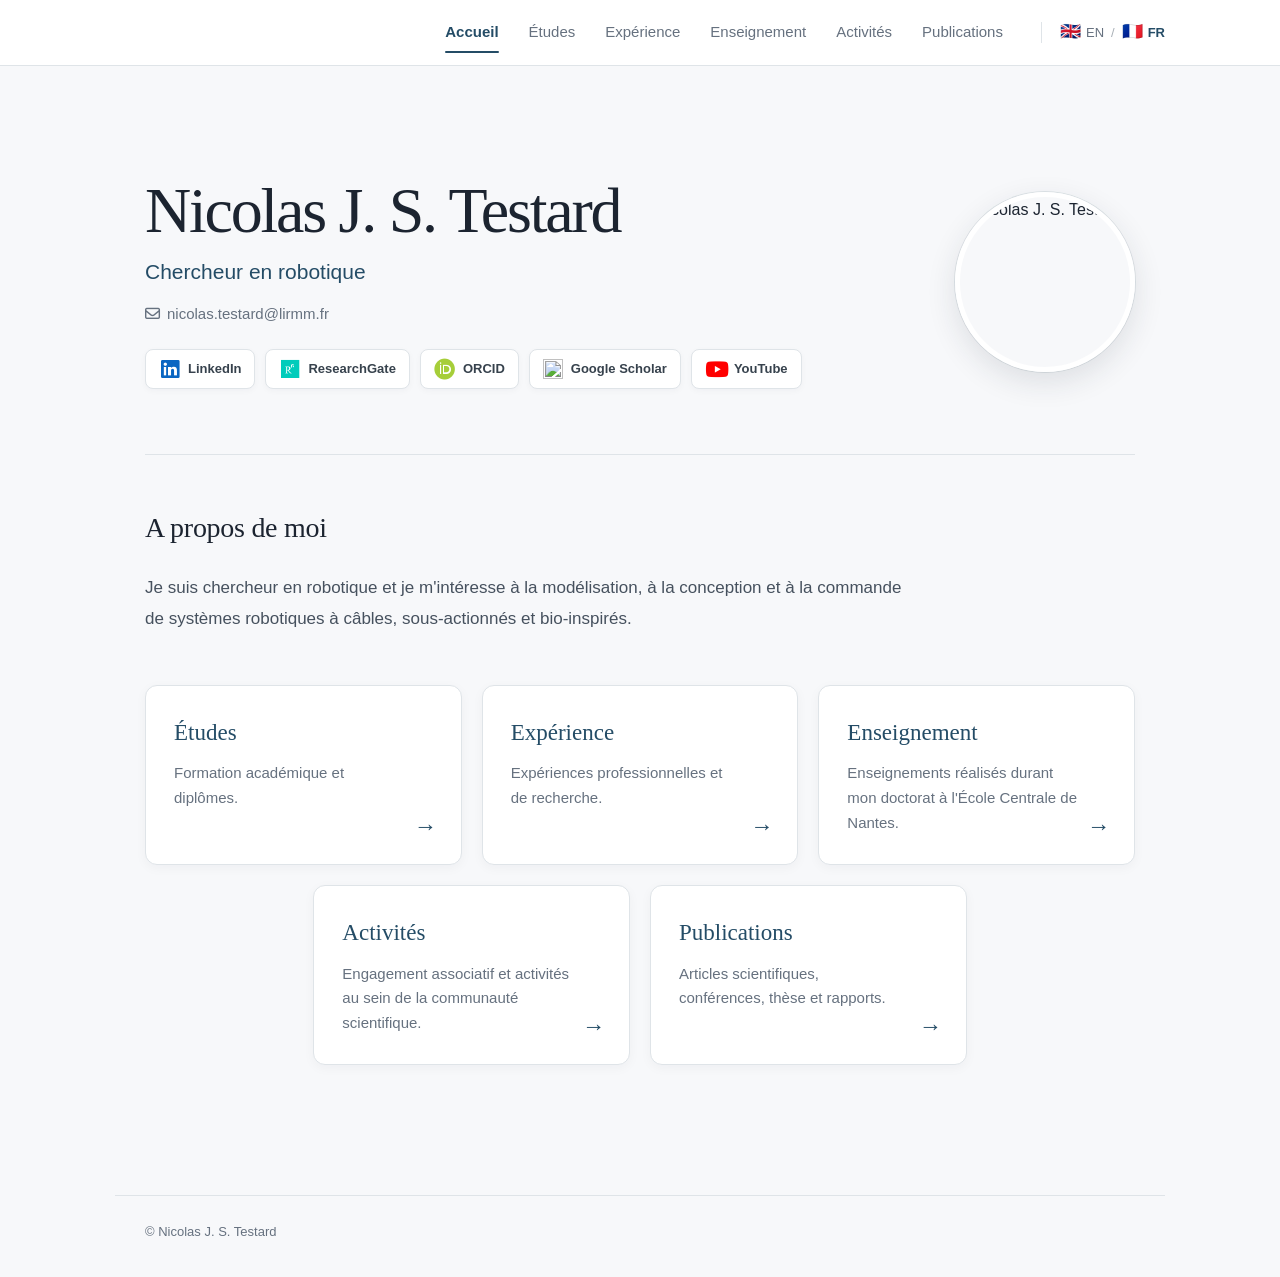
==== commit 77d97ab4: "pdp" ====
--- a/fr/index.html
+++ b/fr/index.html
@@ -256,7 +256,7 @@
 
     <img
       class="photo"
-      src="../pdp.jpg"
+      src="../pdp2.jpg"
       alt="Nicolas J. S. Testard"
     >
 
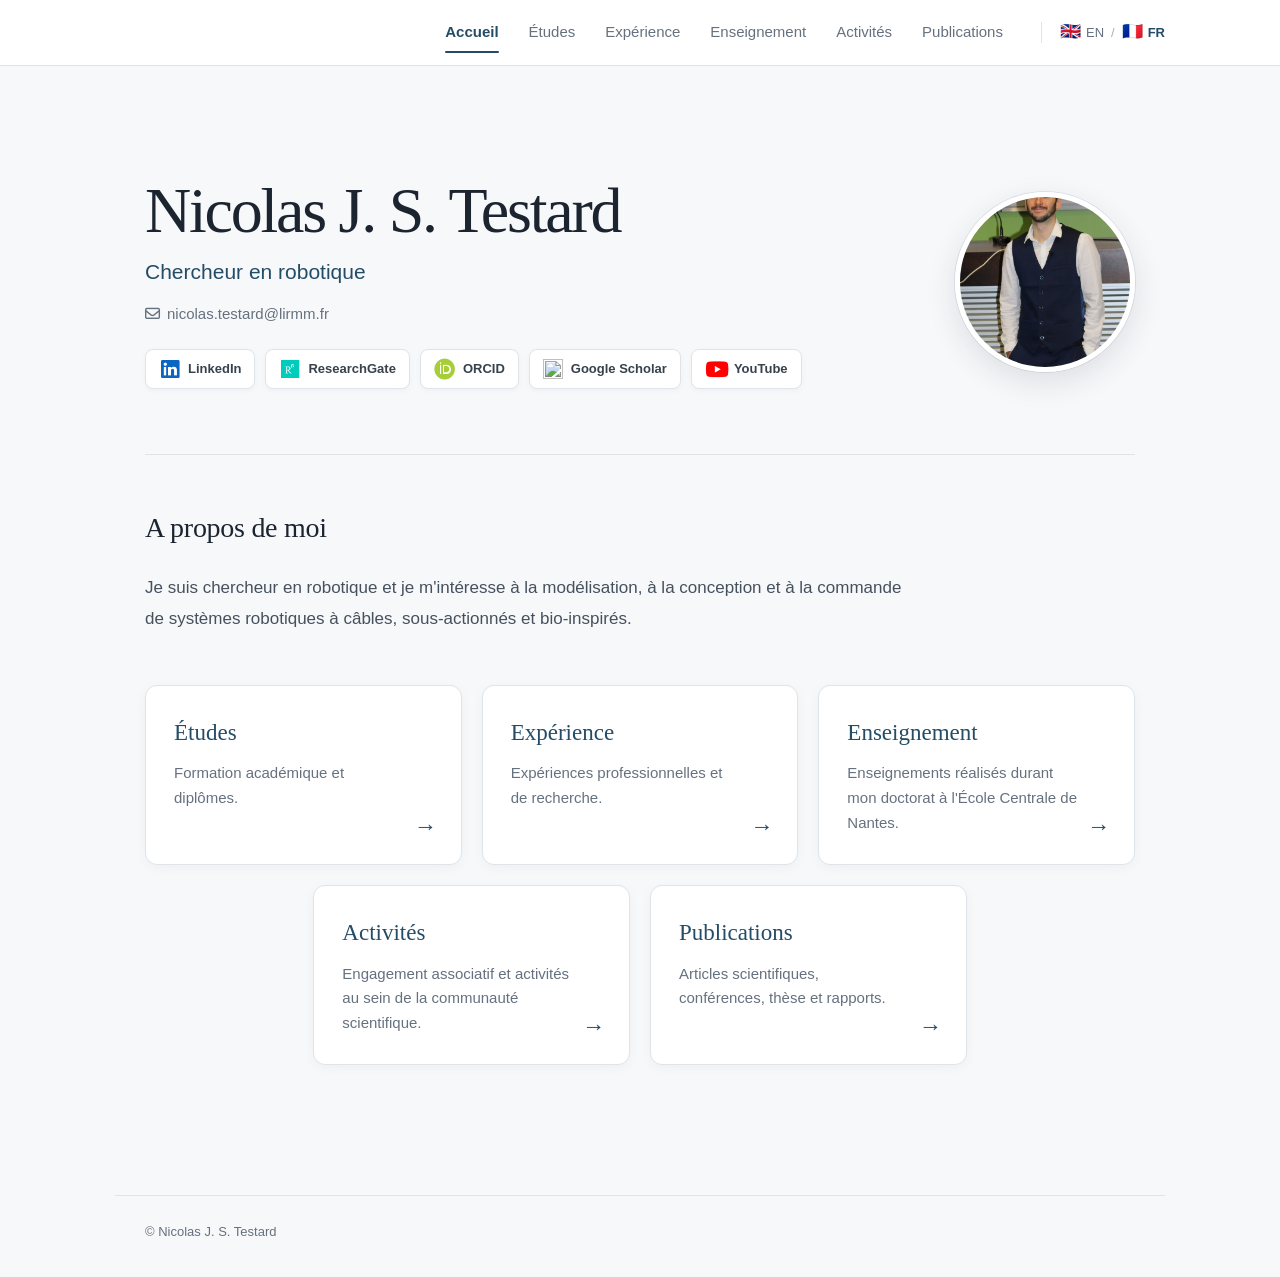
==== commit dd56a6aa: "pdp" ====
--- a/fr/index.html
+++ b/fr/index.html
@@ -256,7 +256,7 @@
 
     <img
       class="photo"
-      src="../pdp2.jpg"
+      src="../pdp2.JPG"
       alt="Nicolas J. S. Testard"
     >
 
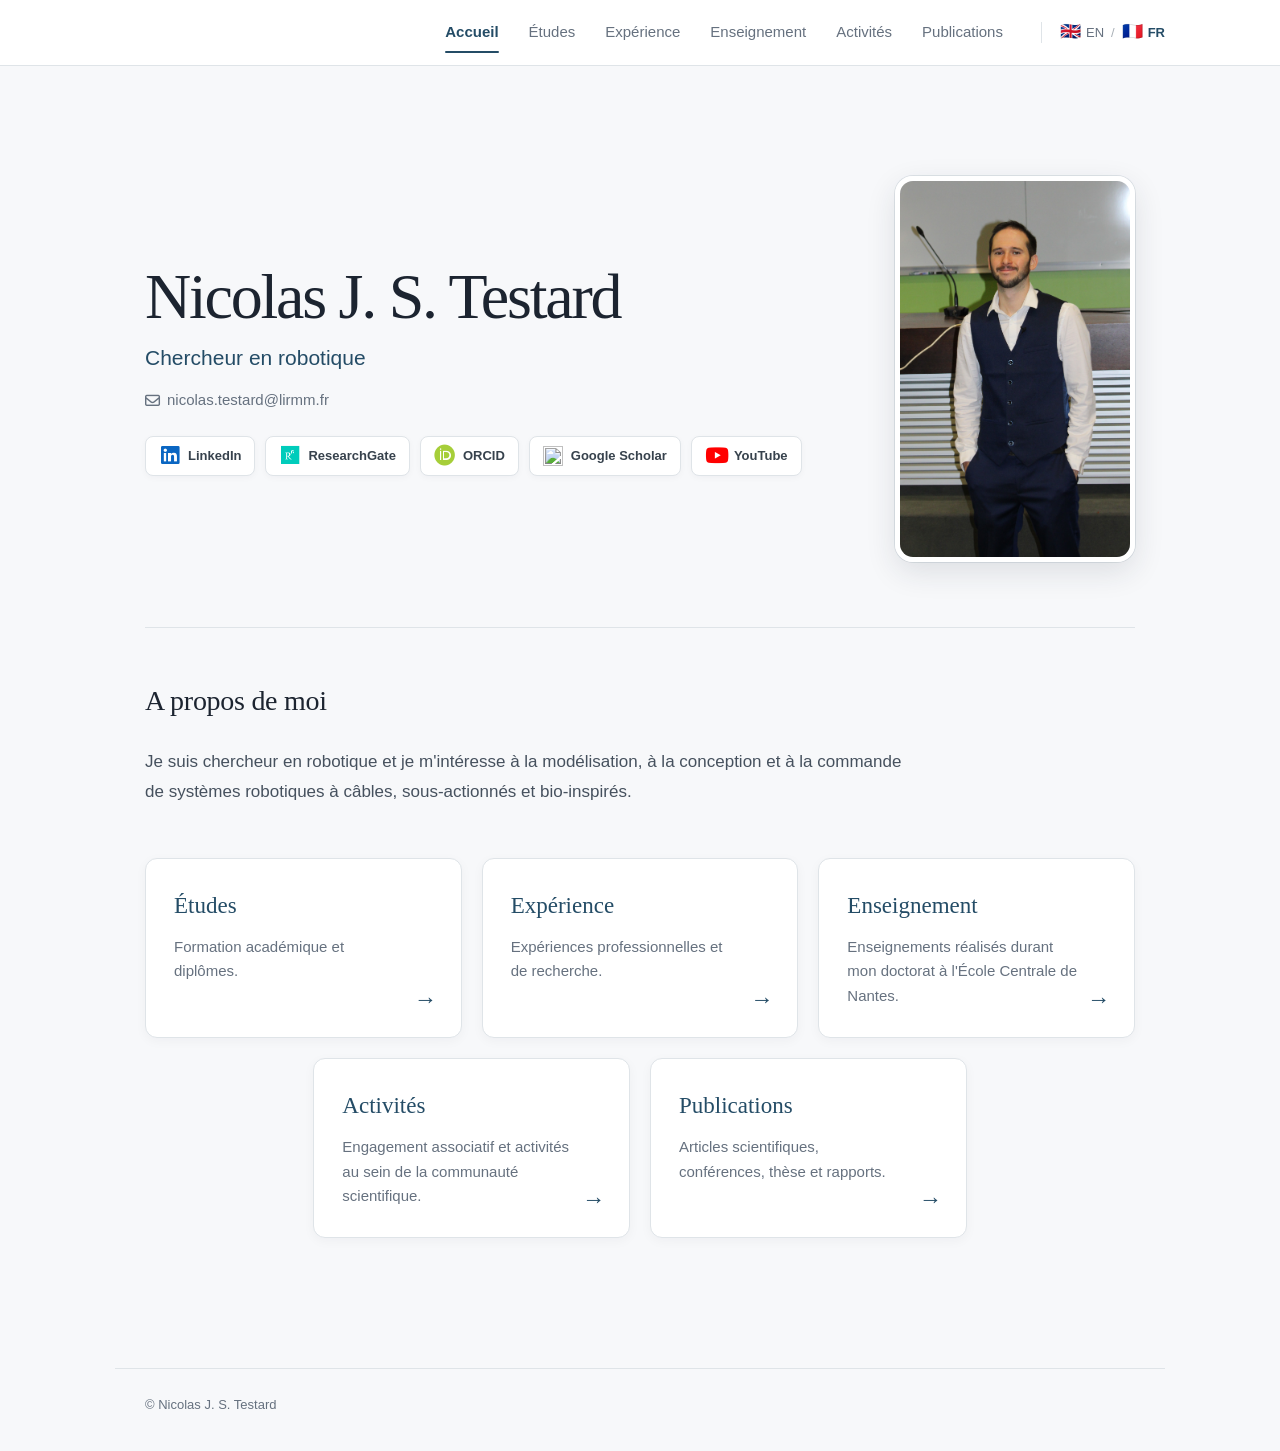
==== commit d3ccc4cd: "pdp" ====
--- a/fr/index.html
+++ b/fr/index.html
@@ -256,7 +256,7 @@
 
     <img
       class="photo"
-      src="../pdp2.JPG"
+      src="../pdp2.JPG?v=3"
       alt="Nicolas J. S. Testard"
     >
 
--- a/style.css
+++ b/style.css
@@ -313,26 +313,23 @@
    ========================================================= */
 
 .photo {
-
-  width: 180px;
-
-  height: 180px;
+  width: min(240px, 24vw);
+  height: auto;
+  max-height: 390px;
 
   flex-shrink: 0;
 
-  object-fit: cover;
-
-  border-radius: 50%;
+  object-fit: contain;
+  object-position: center top;
+
+  border-radius: 18px;
 
   border: 5px solid var(--surface);
 
   box-shadow:
     0 10px 30px rgba(30, 45, 60, 0.12),
     0 0 0 1px var(--border);
-
-}
-
-
+}
 
 /* =========================================================
    SOCIAL / ACADEMIC LINKS
@@ -998,9 +995,9 @@
 
   .photo {
 
-    width: 140px;
-
-    height: 140px;
+    width: min(190px, 55vw);
+    height: auto;
+    max-height: 300px;
 
   }
 
@@ -1149,9 +1146,9 @@
 
   .photo {
 
-    width: 120px;
-
-    height: 120px;
+    width: min(165px, 58vw);
+    height: auto;
+    max-height: 260px;
 
   }
 
